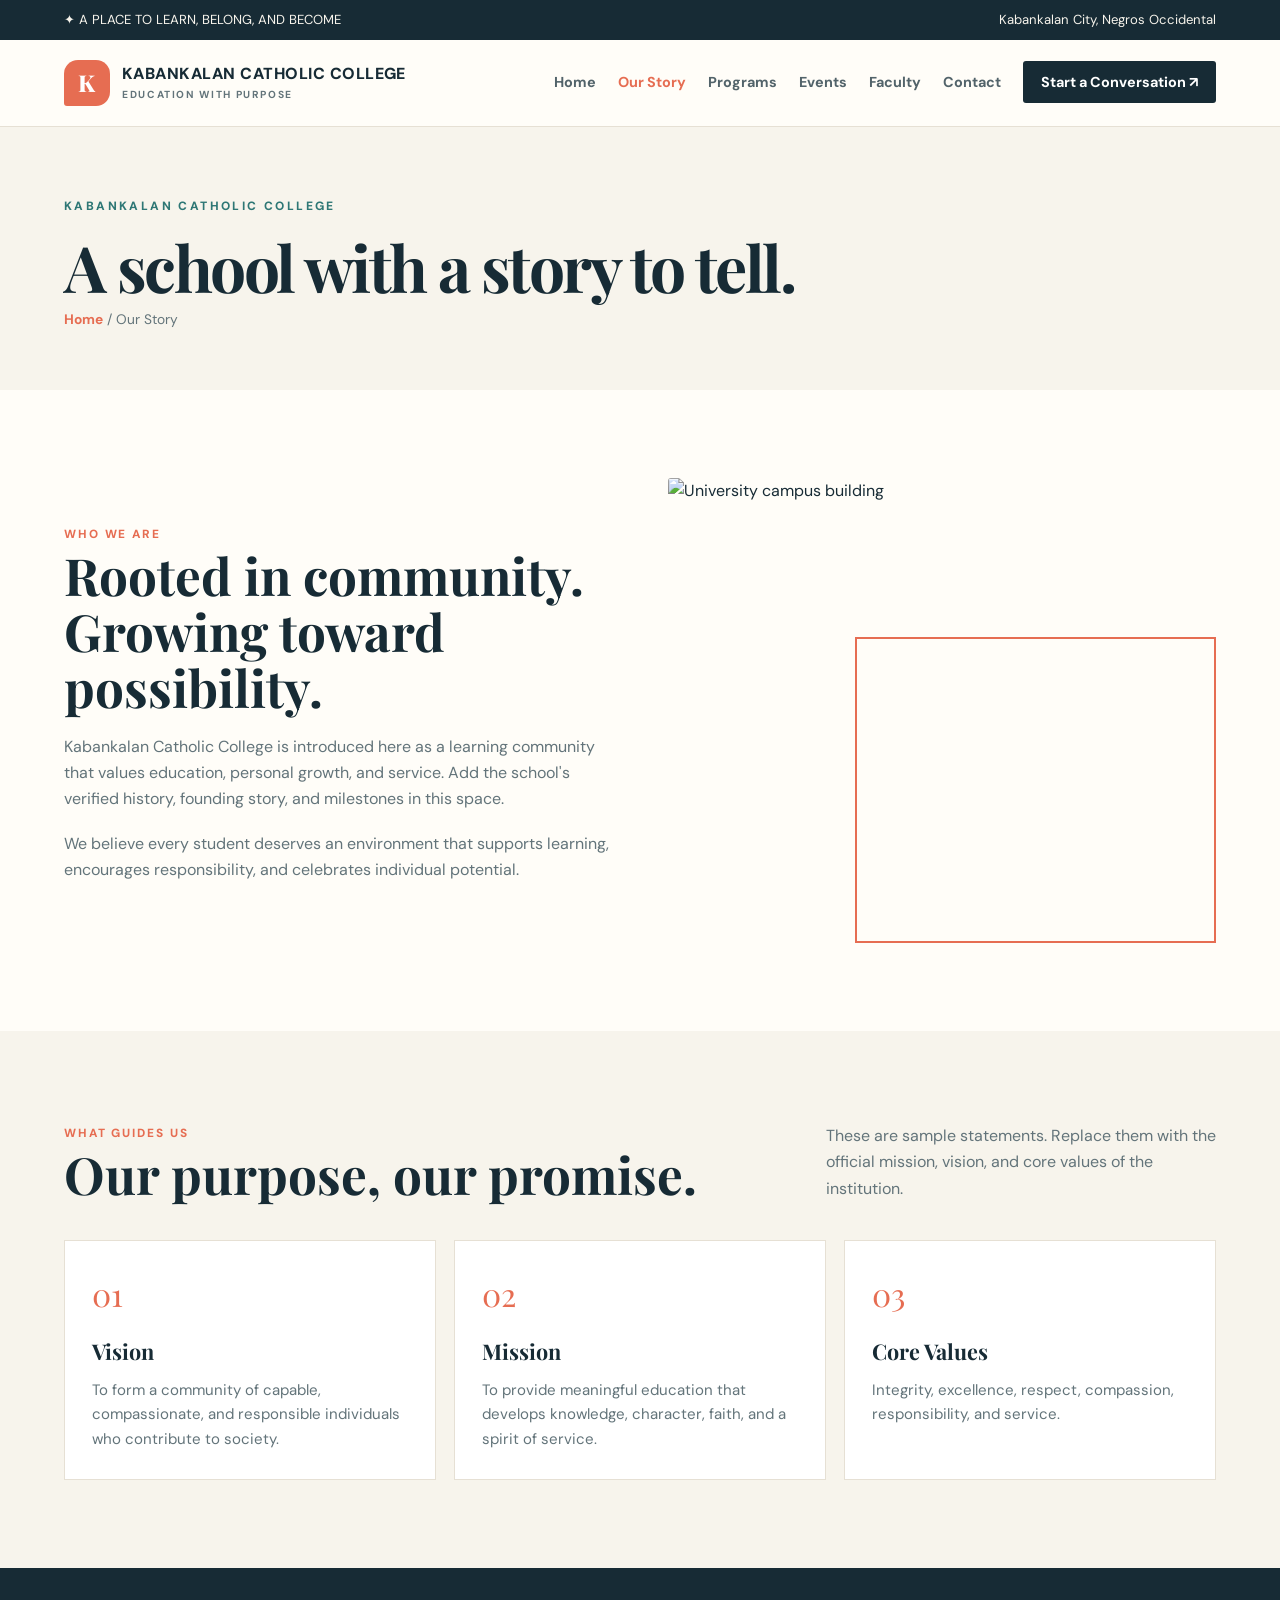
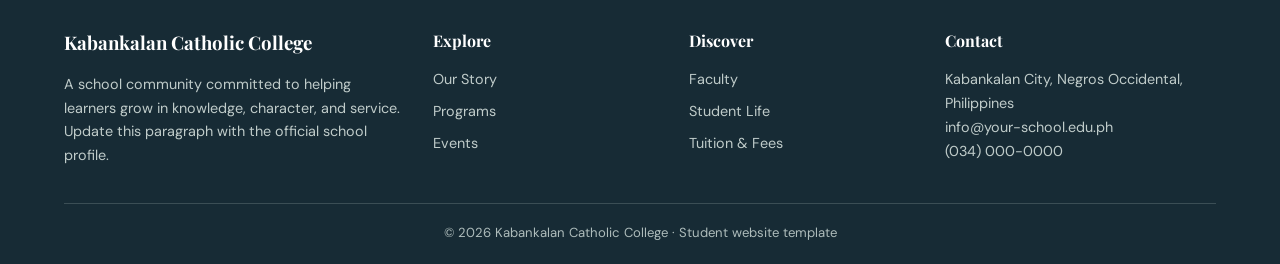
==== about.html @ e046e69d "first commit" ====
<!doctype html>
<html lang="en"><head><meta charset="utf-8"><meta name="viewport" content="width=device-width, initial-scale=1">
<meta name="description" content="A school community where learning, character, and purpose come together.">
<title>Our Story | KCC</title><link rel="stylesheet" href="assets/css/style.css"></head><body>
<div class="announcement"><div class="wrap"><span>✦ A PLACE TO LEARN, BELONG, AND BECOME</span><span>Kabankalan City, Negros Occidental</span></div></div>
<header class="header"><div class="wrap nav"><a class="logo" href="index.html"><span class="logo-symbol">K</span><span>KABANKALAN CATHOLIC COLLEGE<small>EDUCATION WITH PURPOSE</small></span></a>
<button class="menu" aria-label="Open menu">☰</button><ul class="navlinks"><li><a class="" href="index.html">Home</a></li><li><a class="active" href="about.html">Our Story</a></li><li><a class="" href="courses.html">Programs</a></li><li><a class="" href="events.html">Events</a></li><li><a class="" href="trainers.html">Faculty</a></li><li><a class="" href="contact.html">Contact</a></li><li><a class="apply" href="contact.html">Start a Conversation ↗</a></li></ul></div></header>
<section class="page-head"><div class="wrap"><span class="kicker">KABANKALAN CATHOLIC COLLEGE</span><h1 class="page-title">A school with a story to tell.</h1><div class="crumb"><a href="index.html">Home</a> / Our Story</div></div></section>
<main><section class="section"><div class="wrap split"><div class="content"><span class="mini-label">Who we are</span><h2>Rooted in community. Growing toward possibility.</h2><p>Kabankalan Catholic College is introduced here as a learning community that values education, personal growth, and service. Add the school's verified history, founding story, and milestones in this space.</p><p>We believe every student deserves an environment that supports learning, encourages responsibility, and celebrates individual potential.</p></div><div class="photo-stack"><img src="https://images.unsplash.com/photo-1562774053-701939374585?auto=format&fit=crop&w=1000&q=85" alt="University campus building"></div></div></section>
<section class="section soft"><div class="wrap"><div class="section-top"><div><span class="mini-label">What guides us</span><h2>Our purpose, our promise.</h2></div><p>These are sample statements. Replace them with the official mission, vision, and core values of the institution.</p></div><div class="tiles"><article class="tile"><span class="tile-number">01</span><h3>Vision</h3><p>To form a community of capable, compassionate, and responsible individuals who contribute to society.</p></article><article class="tile"><span class="tile-number">02</span><h3>Mission</h3><p>To provide meaningful education that develops knowledge, character, faith, and a spirit of service.</p></article><article class="tile"><span class="tile-number">03</span><h3>Core Values</h3><p>Integrity, excellence, respect, compassion, responsibility, and service.</p></article></div></div></section></main>

<footer class="footer"><div class="wrap"><div class="footer-grid"><div><h3>Kabankalan Catholic College</h3><p>A school community committed to helping learners grow in knowledge, character, and service. Update this paragraph with the official school profile.</p></div><div><h4>Explore</h4><ul><li><a href="about.html">Our Story</a></li><li><a href="courses.html">Programs</a></li><li><a href="events.html">Events</a></li></ul></div><div><h4>Discover</h4><ul><li><a href="trainers.html">Faculty</a></li><li><a href="starter-page.html">Student Life</a></li><li><a href="pricing.html">Tuition & Fees</a></li></ul></div><div><h4>Contact</h4><p>Kabankalan City, Negros Occidental, Philippines</p><p>info@your-school.edu.ph</p><p>(034) 000-0000</p></div></div><div class="copyright">© <span data-year></span> Kabankalan Catholic College · Student website template</div></div></footer>
<script src="assets/js/script.js"></script></body></html>
---- assets/css/style.css ----
@import url('https://fonts.googleapis.com/css2?family=DM+Sans:wght@400;500;600;700&family=Playfair+Display:wght@600;700;800&display=swap');
:root{--ink:#172b35;--muted:#63747a;--cream:#f7f4ec;--paper:#fffdf8;--coral:#e66d52;--teal:#2e7775;--line:#e6e0d4;--shadow:0 18px 45px rgba(23,43,53,.10)}
*{box-sizing:border-box;margin:0;padding:0}html{scroll-behavior:smooth}body{font-family:'DM Sans',Arial,sans-serif;background:var(--paper);color:var(--ink);line-height:1.65}a{text-decoration:none;color:inherit}img{display:block;max-width:100%}.wrap{width:min(1160px,90%);margin:auto}.announcement{background:var(--ink);color:#f7f4ec;font-size:.82rem;padding:9px 0}.announcement .wrap{display:flex;justify-content:space-between;gap:12px;flex-wrap:wrap}.header{background:var(--paper);border-bottom:1px solid var(--line);position:sticky;top:0;z-index:20}.nav{min-height:86px;display:flex;align-items:center;justify-content:space-between;gap:24px}.logo{display:flex;align-items:center;gap:12px;font-weight:800;letter-spacing:.03em}.logo-symbol{height:46px;width:46px;display:grid;place-items:center;background:var(--coral);color:#fff;border-radius:14px 14px 14px 3px;font-family:'Playfair Display',serif;font-size:1.45rem}.logo small{display:block;color:var(--muted);font-size:.64rem;letter-spacing:.16em;font-weight:700}.navlinks{display:flex;gap:22px;align-items:center;list-style:none}.navlinks a{font-size:.9rem;font-weight:700;color:#52636a}.navlinks a:hover,.navlinks a.active{color:var(--coral)}.navlinks .apply{background:var(--ink);color:white;padding:12px 18px;border-radius:3px}.menu{display:none;background:none;border:0;font-size:1.8rem;color:var(--ink)}.hero{background:var(--cream);padding:55px 0 70px;overflow:hidden}.hero-grid{display:grid;grid-template-columns:.9fr 1.1fr;align-items:center;gap:45px}.kicker{font-size:.75rem;letter-spacing:.2em;text-transform:uppercase;color:var(--teal);font-weight:800;display:block;margin-bottom:18px}.hero h1,.page-title{font-family:'Playfair Display',Georgia,serif;font-size:clamp(3rem,6vw,5.6rem);line-height:1.02;letter-spacing:-.04em;margin-bottom:24px}.hero h1 em{font-style:normal;color:var(--coral)}.hero-copy{font-size:1.08rem;color:var(--muted);max-width:500px;margin-bottom:28px}.actions{display:flex;gap:12px;flex-wrap:wrap}.btn{display:inline-block;background:var(--coral);color:#fff;padding:14px 21px;font-weight:800;border-radius:3px;transition:.2s}.btn:hover{transform:translateY(-3px)}.btn-ghost{border:1px solid var(--ink);color:var(--ink);background:transparent}.hero-visual{position:relative;min-height:500px}.hero-photo{width:82%;height:470px;object-fit:cover;margin-left:auto;border-radius:48% 48% 5px 5px}.hero-stamp{position:absolute;left:0;bottom:30px;background:var(--teal);color:#fff;padding:23px;width:190px;transform:rotate(-5deg);box-shadow:var(--shadow)}.hero-stamp strong{font-family:'Playfair Display',serif;font-size:1.8rem;display:block;line-height:1.1}.hero-stamp span{font-size:.78rem}.scribble{position:absolute;right:0;top:5px;color:var(--coral);font-family:'Playfair Display',serif;font-size:2rem;transform:rotate(8deg)}.section{padding:88px 0}.soft{background:var(--cream)}.section-top{display:flex;justify-content:space-between;align-items:end;gap:30px;margin-bottom:38px}.section-top h2,.content h2{font-family:'Playfair Display',serif;font-size:clamp(2rem,4vw,3.3rem);line-height:1.1;max-width:650px}.section-top p{max-width:390px;color:var(--muted)}.split{display:grid;grid-template-columns:1fr 1fr;gap:55px;align-items:center}.photo-stack{position:relative;padding:0 35px 35px 0}.photo-stack img{height:430px;width:100%;object-fit:cover;border-radius:3px}.photo-stack:after{content:'';position:absolute;right:0;bottom:0;width:65%;height:65%;border:2px solid var(--coral);z-index:-1}.content p{color:var(--muted);margin:18px 0}.mini-label{font-size:.74rem;color:var(--coral);font-weight:800;letter-spacing:.16em;text-transform:uppercase}.tiles{display:grid;grid-template-columns:repeat(3,1fr);gap:18px}.tile{background:#fff;border:1px solid var(--line);padding:27px;min-height:230px;transition:.2s}.tile:hover{box-shadow:var(--shadow);transform:translateY(-4px)}.tile-number{font-family:'Playfair Display',serif;font-size:2rem;color:var(--coral)}.tile h3{font-family:'Playfair Display',serif;font-size:1.35rem;margin:13px 0 8px}.tile p{font-size:.94rem;color:var(--muted)}.course-card{background:#fff;border:1px solid var(--line)}.course-card img{width:100%;height:210px;object-fit:cover}.course-card .inner{padding:22px}.course-card h3{font-family:'Playfair Display',serif;font-size:1.35rem}.course-card p{color:var(--muted);font-size:.94rem;margin:8px 0 14px}.text-link{font-weight:800;color:var(--teal)}.quote-band{background:var(--teal);color:white;padding:70px 0}.quote-band blockquote{font-family:'Playfair Display',serif;font-size:clamp(1.8rem,4vw,3.3rem);line-height:1.2;max-width:900px}.quote-band p{margin-top:20px;color:#d7e9e5}.page-head{background:var(--cream);padding:70px 0 60px}.page-head .page-title{font-size:clamp(2.8rem,5vw,4.6rem);margin:8px 0}.crumb{font-size:.86rem;color:var(--muted)}.crumb a{color:var(--coral);font-weight:700}.stats{display:grid;grid-template-columns:repeat(4,1fr);gap:12px;padding:32px 0}.stat{border-left:3px solid var(--coral);padding-left:18px}.stat strong{display:block;font-family:'Playfair Display',serif;font-size:2rem}.stat span{font-size:.82rem;color:var(--muted)}.two-col{display:grid;grid-template-columns:1.8fr 1fr;gap:40px}.sidebox{background:var(--cream);padding:26px;height:max-content}.sidebox h3{font-family:'Playfair Display',serif;font-size:1.5rem;margin-bottom:14px}.sidebox p,.sidebox li{color:var(--muted);font-size:.92rem}.sidebox ul{padding-left:18px}.event{display:grid;grid-template-columns:100px 1fr;gap:22px;padding:23px 0;border-bottom:1px solid var(--line)}.event-date{background:var(--ink);color:white;text-align:center;padding:12px}.event-date b{display:block;color:#f2a28e;font-family:'Playfair Display',serif;font-size:2rem;line-height:1.1}.event h3{font-family:'Playfair Display',serif;font-size:1.35rem}.event p{color:var(--muted)}.profile{text-align:center;background:#fff;border:1px solid var(--line)}.profile img{height:280px;width:100%;object-fit:cover}.profile div{padding:20px}.profile h3{font-family:'Playfair Display',serif;font-size:1.3rem}.profile p{color:var(--muted);font-size:.9rem}.price-card{padding:30px;background:#fff;border:1px solid var(--line);border-top:5px solid var(--teal)}.price-card h3{font-family:'Playfair Display',serif;font-size:1.5rem}.price-card ul{list-style:none;margin:20px 0;color:var(--muted)}.price-card li{padding:8px 0;border-bottom:1px solid var(--line)}.form{display:grid;gap:14px}.form input,.form textarea,.form select{width:100%;padding:14px;border:1px solid var(--line);background:#fff;font:inherit}.form textarea{min-height:145px}.footer{background:var(--ink);color:#fff;padding:60px 0 20px}.footer-grid{display:grid;grid-template-columns:1.5fr 1fr 1fr 1.2fr;gap:30px}.footer h3,.footer h4{font-family:'Playfair Display',serif;margin-bottom:14px}.footer p,.footer li{color:#c0ccca;font-size:.9rem}.footer ul{list-style:none}.footer li{margin:8px 0}.footer a:hover{color:#f2a28e}.copyright{border-top:1px solid #3b4e55;margin-top:35px;padding-top:18px;text-align:center;color:#aebcbb;font-size:.82rem}.contact-box{padding:22px;background:var(--cream);margin-bottom:13px}.contact-box b{display:block}.muted{color:var(--muted)}@media(max-width:850px){.navlinks{gap:12px}.navlinks a{font-size:.8rem}.hero-grid{grid-template-columns:1fr}.hero-visual{min-height:390px}.hero-photo{height:370px}.tiles{grid-template-columns:repeat(2,1fr)}.footer-grid{grid-template-columns:repeat(2,1fr)}}@media(max-width:680px){.menu{display:block}.navlinks{display:none;position:absolute;top:86px;left:0;right:0;background:var(--paper);padding:18px 5%;flex-direction:column;align-items:stretch;border-bottom:1px solid var(--line)}.navlinks.open{display:flex}.navlinks a{display:block;padding:8px}.navlinks .apply{display:inline-block;width:max-content}.hero{padding-top:40px}.hero h1{font-size:3.3rem}.hero-visual{min-height:330px}.hero-photo{height:320px;width:90%}.hero-stamp{width:155px;padding:15px}.section{padding:62px 0}.section-top{display:block}.section-top p{margin-top:15px}.split,.two-col{grid-template-columns:1fr}.tiles{grid-template-columns:1fr}.stats{grid-template-columns:repeat(2,1fr)}.footer-grid{grid-template-columns:1fr}.event{grid-template-columns:75px 1fr}}
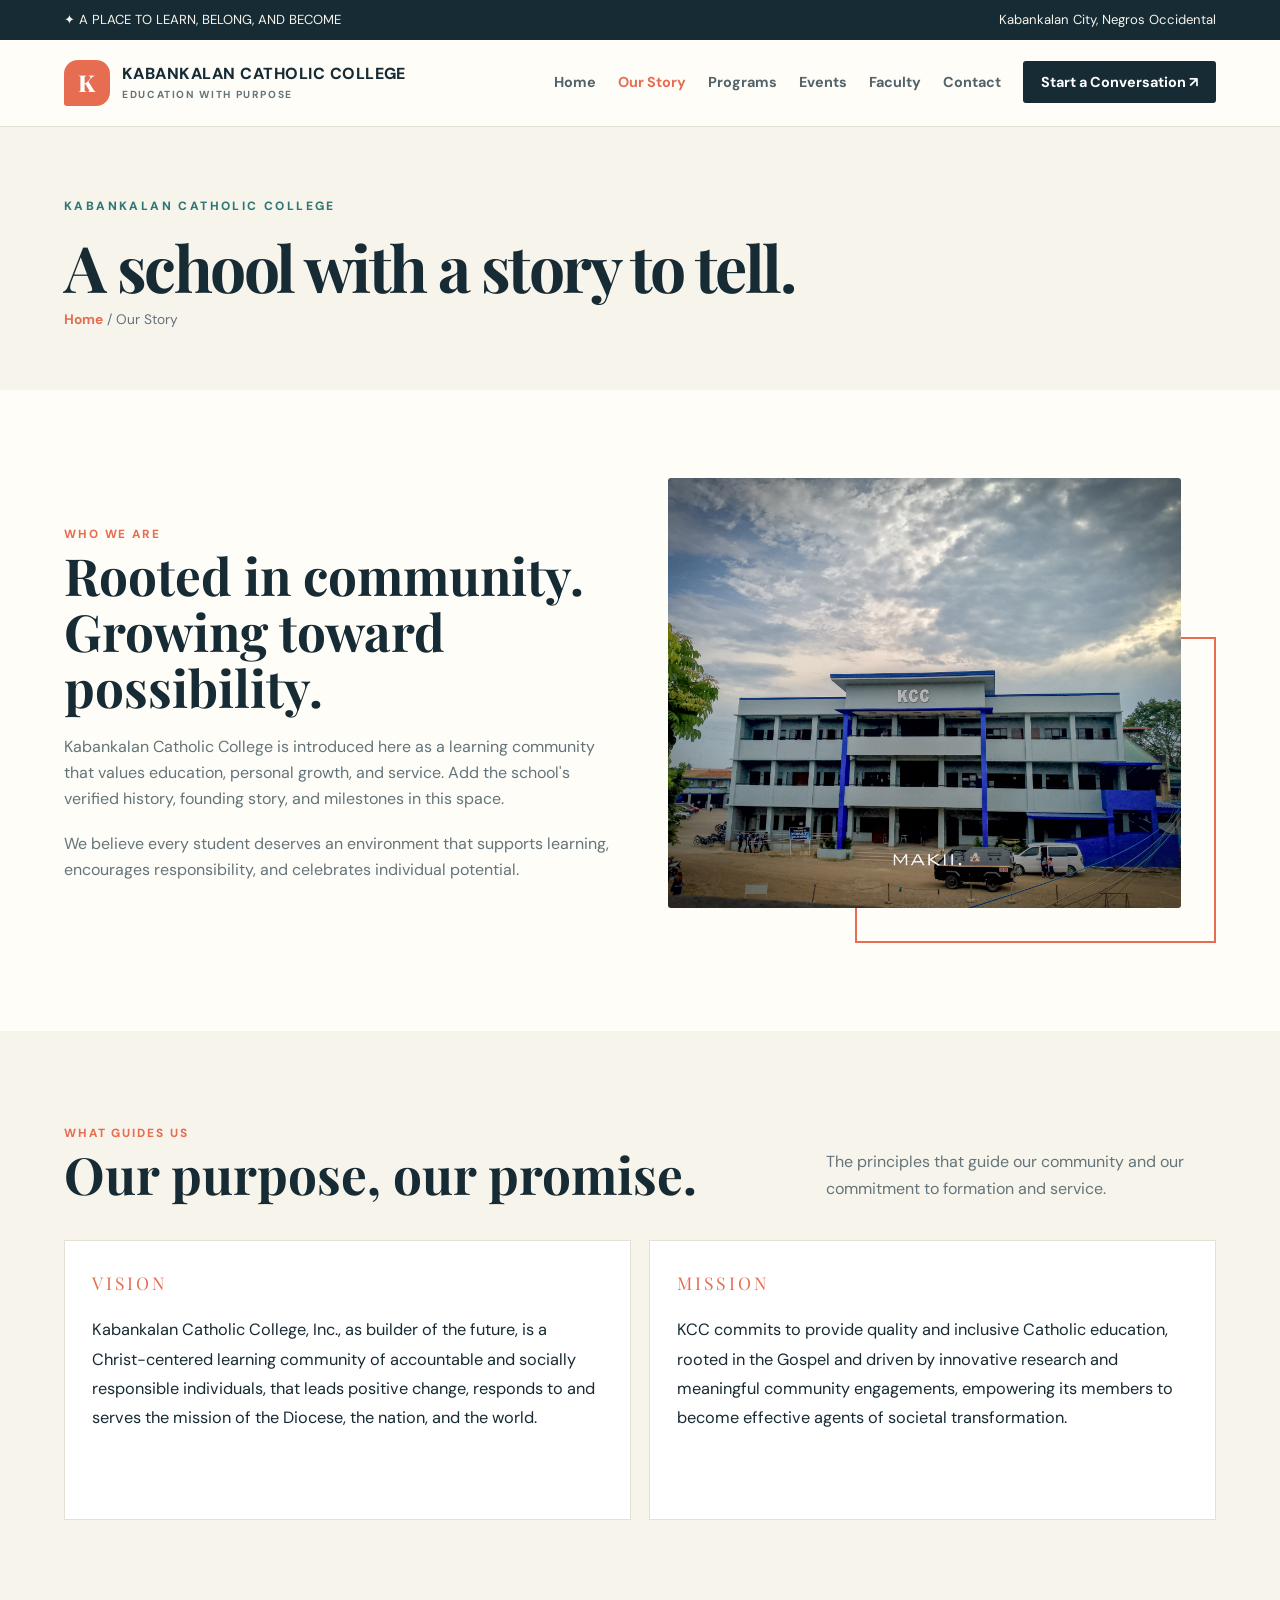
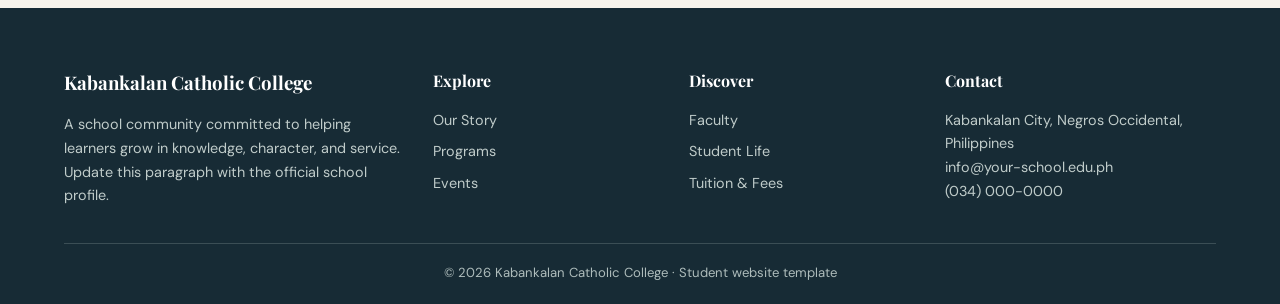
==== commit 66165572: "adding photo on about page" ====
--- a/about.html
+++ b/about.html
@@ -1,13 +1,347 @@
 <!doctype html>
-<html lang="en"><head><meta charset="utf-8"><meta name="viewport" content="width=device-width, initial-scale=1">
+
+<html lang="en">
+
+  <head>
+
+    <meta charset="utf-8"><meta name="viewport" content="width=device-width, initial-scale=1">
 <meta name="description" content="A school community where learning, character, and purpose come together.">
-<title>Our Story | KCC</title><link rel="stylesheet" href="assets/css/style.css"></head><body>
-<div class="announcement"><div class="wrap"><span>✦ A PLACE TO LEARN, BELONG, AND BECOME</span><span>Kabankalan City, Negros Occidental</span></div></div>
-<header class="header"><div class="wrap nav"><a class="logo" href="index.html"><span class="logo-symbol">K</span><span>KABANKALAN CATHOLIC COLLEGE<small>EDUCATION WITH PURPOSE</small></span></a>
-<button class="menu" aria-label="Open menu">☰</button><ul class="navlinks"><li><a class="" href="index.html">Home</a></li><li><a class="active" href="about.html">Our Story</a></li><li><a class="" href="courses.html">Programs</a></li><li><a class="" href="events.html">Events</a></li><li><a class="" href="trainers.html">Faculty</a></li><li><a class="" href="contact.html">Contact</a></li><li><a class="apply" href="contact.html">Start a Conversation ↗</a></li></ul></div></header>
-<section class="page-head"><div class="wrap"><span class="kicker">KABANKALAN CATHOLIC COLLEGE</span><h1 class="page-title">A school with a story to tell.</h1><div class="crumb"><a href="index.html">Home</a> / Our Story</div></div></section>
-<main><section class="section"><div class="wrap split"><div class="content"><span class="mini-label">Who we are</span><h2>Rooted in community. Growing toward possibility.</h2><p>Kabankalan Catholic College is introduced here as a learning community that values education, personal growth, and service. Add the school's verified history, founding story, and milestones in this space.</p><p>We believe every student deserves an environment that supports learning, encourages responsibility, and celebrates individual potential.</p></div><div class="photo-stack"><img src="https://images.unsplash.com/photo-1562774053-701939374585?auto=format&fit=crop&w=1000&q=85" alt="University campus building"></div></div></section>
-<section class="section soft"><div class="wrap"><div class="section-top"><div><span class="mini-label">What guides us</span><h2>Our purpose, our promise.</h2></div><p>These are sample statements. Replace them with the official mission, vision, and core values of the institution.</p></div><div class="tiles"><article class="tile"><span class="tile-number">01</span><h3>Vision</h3><p>To form a community of capable, compassionate, and responsible individuals who contribute to society.</p></article><article class="tile"><span class="tile-number">02</span><h3>Mission</h3><p>To provide meaningful education that develops knowledge, character, faith, and a spirit of service.</p></article><article class="tile"><span class="tile-number">03</span><h3>Core Values</h3><p>Integrity, excellence, respect, compassion, responsibility, and service.</p></article></div></div></section></main>
-
-<footer class="footer"><div class="wrap"><div class="footer-grid"><div><h3>Kabankalan Catholic College</h3><p>A school community committed to helping learners grow in knowledge, character, and service. Update this paragraph with the official school profile.</p></div><div><h4>Explore</h4><ul><li><a href="about.html">Our Story</a></li><li><a href="courses.html">Programs</a></li><li><a href="events.html">Events</a></li></ul></div><div><h4>Discover</h4><ul><li><a href="trainers.html">Faculty</a></li><li><a href="starter-page.html">Student Life</a></li><li><a href="pricing.html">Tuition & Fees</a></li></ul></div><div><h4>Contact</h4><p>Kabankalan City, Negros Occidental, Philippines</p><p>info@your-school.edu.ph</p><p>(034) 000-0000</p></div></div><div class="copyright">© <span data-year></span> Kabankalan Catholic College · Student website template</div></div></footer>
-<script src="assets/js/script.js"></script></body></html>+<title>Our Story | KCC</title><link rel="stylesheet" href="assets/css/style.css">
+
+  </head>
+
+  <body>
+
+    <div class="announcement">
+
+      <div class="wrap">
+
+        <span>✦ A PLACE TO LEARN, BELONG, AND BECOME</span><span>Kabankalan City, Negros Occidental</span>
+
+      </div>
+
+    </div>
+
+    <header class="header">
+
+      <div class="wrap nav">
+
+        <a class="logo" href="index.html"><span class="logo-symbol">K</span><span>KABANKALAN CATHOLIC COLLEGE
+
+        <small>
+
+          EDUCATION WITH PURPOSE
+
+        </small>
+
+        </span></a>
+
+        <button class="menu" aria-label="Open menu">
+
+          ☰
+
+        </button>
+
+        <ul class="navlinks">
+
+          <li>
+
+            <a class="" href="index.html">Home</a>
+
+          </li>
+
+          <li>
+
+            <a class="active" href="about.html">Our Story</a>
+
+          </li>
+
+          <li>
+
+            <a class="" href="courses.html">Programs</a>
+
+          </li>
+
+          <li>
+
+            <a class="" href="events.html">Events</a>
+
+          </li>
+
+          <li>
+
+            <a class="" href="trainers.html">Faculty</a>
+
+          </li>
+
+          <li>
+
+            <a class="" href="contact.html">Contact</a>
+
+          </li>
+
+          <li>
+
+            <a class="apply" href="contact.html">Start a Conversation ↗</a>
+
+          </li>
+
+        </ul>
+
+      </div>
+
+    </header>
+
+    <section class="page-head">
+
+      <div class="wrap">
+
+        <span class="kicker">KABANKALAN CATHOLIC COLLEGE</span>
+
+        <h1 class="page-title">
+
+          A school with a story to tell.
+
+        </h1>
+
+        <div class="crumb">
+
+          <a href="index.html">Home</a> / Our Story
+
+        </div>
+
+      </div>
+
+    </section>
+
+    <main>
+
+      <section class="section">
+
+        <div class="wrap split">
+
+          <div class="content">
+
+            <span class="mini-label">Who we are</span>
+
+            <h2>
+
+              Rooted in community. Growing toward possibility.
+
+            </h2>
+
+            <p>
+
+              Kabankalan Catholic College is introduced here as a learning community that values education, personal growth, and service. Add the school's verified history, founding story, and milestones in this space.
+
+            </p>
+
+            <p>
+
+              We believe every student deserves an environment that supports learning, encourages responsibility, and celebrates individual potential.
+
+            </p>
+
+          </div>
+
+          <div class="photo-stack">
+
+            <img src="assets/images/IMG_20261001_153606_419.jpg" alt="Kabankalan Catholic College campus building">
+
+          </div>
+
+        </div>
+
+      </section>
+
+      <section class="section soft">
+
+        <div class="wrap">
+
+          <div class="section-top">
+
+            <div>
+
+              <span class="mini-label">What guides us</span>
+
+              <h2>
+
+                Our purpose, our promise.
+
+              </h2>
+
+            </div>
+
+            <p>
+
+              The principles that guide our community and our commitment to formation and service.
+
+            </p>
+
+          </div>
+
+          <div class="identity-grid">
+
+            <article class="tile">
+
+              <span class="tile-number">VISION</span>
+
+              <p>
+
+                Kabankalan Catholic College, Inc., as builder of the future, is a Christ-centered learning community of accountable and socially responsible individuals, that leads positive change, responds to and serves the mission of the Diocese, the nation, and the world.
+
+              </p>
+
+            </article>
+
+            <article class="tile">
+
+              <span class="tile-number">MISSION</span>
+
+              <p>
+
+                KCC commits to provide quality and inclusive Catholic education, rooted in the Gospel and driven by innovative research and meaningful community engagements, empowering its members to become effective agents of societal transformation.
+
+              </p>
+
+            </article>
+
+          </div>
+
+        </div>
+
+      </section>
+
+    </main>
+
+    <footer class="footer">
+
+      <div class="wrap">
+
+        <div class="footer-grid">
+
+          <div>
+
+            <h3>
+
+              Kabankalan Catholic College
+
+            </h3>
+
+            <p>
+
+              A school community committed to helping learners grow in knowledge, character, and service. Update this paragraph with the official school profile.
+
+            </p>
+
+          </div>
+
+          <div>
+
+            <h4>
+
+              Explore
+
+            </h4>
+
+            <ul>
+
+              <li>
+
+                <a href="about.html">Our Story</a>
+
+              </li>
+
+              <li>
+
+                <a href="courses.html">Programs</a>
+
+              </li>
+
+              <li>
+
+                <a href="events.html">Events</a>
+
+              </li>
+
+            </ul>
+
+          </div>
+
+          <div>
+
+            <h4>
+
+              Discover
+
+            </h4>
+
+            <ul>
+
+              <li>
+
+                <a href="trainers.html">Faculty</a>
+
+              </li>
+
+              <li>
+
+                <a href="starter-page.html">Student Life</a>
+
+              </li>
+
+              <li>
+
+                <a href="pricing.html">Tuition & Fees</a>
+
+              </li>
+
+            </ul>
+
+          </div>
+
+          <div>
+
+            <h4>
+
+              Contact
+
+            </h4>
+
+            <p>
+
+              Kabankalan City, Negros Occidental, Philippines
+
+            </p>
+
+            <p>
+
+              info@your-school.edu.ph
+
+            </p>
+
+            <p>
+
+              (034) 000-0000
+
+            </p>
+
+          </div>
+
+        </div>
+
+        <div class="copyright">
+
+          © <span data-year></span> Kabankalan Catholic College · Student website template
+
+        </div>
+
+      </div>
+
+    </footer>
+
+    <script src="assets/js/script.js"></script>
+
+  </body>
+
+</html>
--- a/assets/css/style.css
+++ b/assets/css/style.css
@@ -1,3 +1,805 @@
 @import url('https://fonts.googleapis.com/css2?family=DM+Sans:wght@400;500;600;700&family=Playfair+Display:wght@600;700;800&display=swap');
-:root{--ink:#172b35;--muted:#63747a;--cream:#f7f4ec;--paper:#fffdf8;--coral:#e66d52;--teal:#2e7775;--line:#e6e0d4;--shadow:0 18px 45px rgba(23,43,53,.10)}
-*{box-sizing:border-box;margin:0;padding:0}html{scroll-behavior:smooth}body{font-family:'DM Sans',Arial,sans-serif;background:var(--paper);color:var(--ink);line-height:1.65}a{text-decoration:none;color:inherit}img{display:block;max-width:100%}.wrap{width:min(1160px,90%);margin:auto}.announcement{background:var(--ink);color:#f7f4ec;font-size:.82rem;padding:9px 0}.announcement .wrap{display:flex;justify-content:space-between;gap:12px;flex-wrap:wrap}.header{background:var(--paper);border-bottom:1px solid var(--line);position:sticky;top:0;z-index:20}.nav{min-height:86px;display:flex;align-items:center;justify-content:space-between;gap:24px}.logo{display:flex;align-items:center;gap:12px;font-weight:800;letter-spacing:.03em}.logo-symbol{height:46px;width:46px;display:grid;place-items:center;background:var(--coral);color:#fff;border-radius:14px 14px 14px 3px;font-family:'Playfair Display',serif;font-size:1.45rem}.logo small{display:block;color:var(--muted);font-size:.64rem;letter-spacing:.16em;font-weight:700}.navlinks{display:flex;gap:22px;align-items:center;list-style:none}.navlinks a{font-size:.9rem;font-weight:700;color:#52636a}.navlinks a:hover,.navlinks a.active{color:var(--coral)}.navlinks .apply{background:var(--ink);color:white;padding:12px 18px;border-radius:3px}.menu{display:none;background:none;border:0;font-size:1.8rem;color:var(--ink)}.hero{background:var(--cream);padding:55px 0 70px;overflow:hidden}.hero-grid{display:grid;grid-template-columns:.9fr 1.1fr;align-items:center;gap:45px}.kicker{font-size:.75rem;letter-spacing:.2em;text-transform:uppercase;color:var(--teal);font-weight:800;display:block;margin-bottom:18px}.hero h1,.page-title{font-family:'Playfair Display',Georgia,serif;font-size:clamp(3rem,6vw,5.6rem);line-height:1.02;letter-spacing:-.04em;margin-bottom:24px}.hero h1 em{font-style:normal;color:var(--coral)}.hero-copy{font-size:1.08rem;color:var(--muted);max-width:500px;margin-bottom:28px}.actions{display:flex;gap:12px;flex-wrap:wrap}.btn{display:inline-block;background:var(--coral);color:#fff;padding:14px 21px;font-weight:800;border-radius:3px;transition:.2s}.btn:hover{transform:translateY(-3px)}.btn-ghost{border:1px solid var(--ink);color:var(--ink);background:transparent}.hero-visual{position:relative;min-height:500px}.hero-photo{width:82%;height:470px;object-fit:cover;margin-left:auto;border-radius:48% 48% 5px 5px}.hero-stamp{position:absolute;left:0;bottom:30px;background:var(--teal);color:#fff;padding:23px;width:190px;transform:rotate(-5deg);box-shadow:var(--shadow)}.hero-stamp strong{font-family:'Playfair Display',serif;font-size:1.8rem;display:block;line-height:1.1}.hero-stamp span{font-size:.78rem}.scribble{position:absolute;right:0;top:5px;color:var(--coral);font-family:'Playfair Display',serif;font-size:2rem;transform:rotate(8deg)}.section{padding:88px 0}.soft{background:var(--cream)}.section-top{display:flex;justify-content:space-between;align-items:end;gap:30px;margin-bottom:38px}.section-top h2,.content h2{font-family:'Playfair Display',serif;font-size:clamp(2rem,4vw,3.3rem);line-height:1.1;max-width:650px}.section-top p{max-width:390px;color:var(--muted)}.split{display:grid;grid-template-columns:1fr 1fr;gap:55px;align-items:center}.photo-stack{position:relative;padding:0 35px 35px 0}.photo-stack img{height:430px;width:100%;object-fit:cover;border-radius:3px}.photo-stack:after{content:'';position:absolute;right:0;bottom:0;width:65%;height:65%;border:2px solid var(--coral);z-index:-1}.content p{color:var(--muted);margin:18px 0}.mini-label{font-size:.74rem;color:var(--coral);font-weight:800;letter-spacing:.16em;text-transform:uppercase}.tiles{display:grid;grid-template-columns:repeat(3,1fr);gap:18px}.tile{background:#fff;border:1px solid var(--line);padding:27px;min-height:230px;transition:.2s}.tile:hover{box-shadow:var(--shadow);transform:translateY(-4px)}.tile-number{font-family:'Playfair Display',serif;font-size:2rem;color:var(--coral)}.tile h3{font-family:'Playfair Display',serif;font-size:1.35rem;margin:13px 0 8px}.tile p{font-size:.94rem;color:var(--muted)}.course-card{background:#fff;border:1px solid var(--line)}.course-card img{width:100%;height:210px;object-fit:cover}.course-card .inner{padding:22px}.course-card h3{font-family:'Playfair Display',serif;font-size:1.35rem}.course-card p{color:var(--muted);font-size:.94rem;margin:8px 0 14px}.text-link{font-weight:800;color:var(--teal)}.quote-band{background:var(--teal);color:white;padding:70px 0}.quote-band blockquote{font-family:'Playfair Display',serif;font-size:clamp(1.8rem,4vw,3.3rem);line-height:1.2;max-width:900px}.quote-band p{margin-top:20px;color:#d7e9e5}.page-head{background:var(--cream);padding:70px 0 60px}.page-head .page-title{font-size:clamp(2.8rem,5vw,4.6rem);margin:8px 0}.crumb{font-size:.86rem;color:var(--muted)}.crumb a{color:var(--coral);font-weight:700}.stats{display:grid;grid-template-columns:repeat(4,1fr);gap:12px;padding:32px 0}.stat{border-left:3px solid var(--coral);padding-left:18px}.stat strong{display:block;font-family:'Playfair Display',serif;font-size:2rem}.stat span{font-size:.82rem;color:var(--muted)}.two-col{display:grid;grid-template-columns:1.8fr 1fr;gap:40px}.sidebox{background:var(--cream);padding:26px;height:max-content}.sidebox h3{font-family:'Playfair Display',serif;font-size:1.5rem;margin-bottom:14px}.sidebox p,.sidebox li{color:var(--muted);font-size:.92rem}.sidebox ul{padding-left:18px}.event{display:grid;grid-template-columns:100px 1fr;gap:22px;padding:23px 0;border-bottom:1px solid var(--line)}.event-date{background:var(--ink);color:white;text-align:center;padding:12px}.event-date b{display:block;color:#f2a28e;font-family:'Playfair Display',serif;font-size:2rem;line-height:1.1}.event h3{font-family:'Playfair Display',serif;font-size:1.35rem}.event p{color:var(--muted)}.profile{text-align:center;background:#fff;border:1px solid var(--line)}.profile img{height:280px;width:100%;object-fit:cover}.profile div{padding:20px}.profile h3{font-family:'Playfair Display',serif;font-size:1.3rem}.profile p{color:var(--muted);font-size:.9rem}.price-card{padding:30px;background:#fff;border:1px solid var(--line);border-top:5px solid var(--teal)}.price-card h3{font-family:'Playfair Display',serif;font-size:1.5rem}.price-card ul{list-style:none;margin:20px 0;color:var(--muted)}.price-card li{padding:8px 0;border-bottom:1px solid var(--line)}.form{display:grid;gap:14px}.form input,.form textarea,.form select{width:100%;padding:14px;border:1px solid var(--line);background:#fff;font:inherit}.form textarea{min-height:145px}.footer{background:var(--ink);color:#fff;padding:60px 0 20px}.footer-grid{display:grid;grid-template-columns:1.5fr 1fr 1fr 1.2fr;gap:30px}.footer h3,.footer h4{font-family:'Playfair Display',serif;margin-bottom:14px}.footer p,.footer li{color:#c0ccca;font-size:.9rem}.footer ul{list-style:none}.footer li{margin:8px 0}.footer a:hover{color:#f2a28e}.copyright{border-top:1px solid #3b4e55;margin-top:35px;padding-top:18px;text-align:center;color:#aebcbb;font-size:.82rem}.contact-box{padding:22px;background:var(--cream);margin-bottom:13px}.contact-box b{display:block}.muted{color:var(--muted)}@media(max-width:850px){.navlinks{gap:12px}.navlinks a{font-size:.8rem}.hero-grid{grid-template-columns:1fr}.hero-visual{min-height:390px}.hero-photo{height:370px}.tiles{grid-template-columns:repeat(2,1fr)}.footer-grid{grid-template-columns:repeat(2,1fr)}}@media(max-width:680px){.menu{display:block}.navlinks{display:none;position:absolute;top:86px;left:0;right:0;background:var(--paper);padding:18px 5%;flex-direction:column;align-items:stretch;border-bottom:1px solid var(--line)}.navlinks.open{display:flex}.navlinks a{display:block;padding:8px}.navlinks .apply{display:inline-block;width:max-content}.hero{padding-top:40px}.hero h1{font-size:3.3rem}.hero-visual{min-height:330px}.hero-photo{height:320px;width:90%}.hero-stamp{width:155px;padding:15px}.section{padding:62px 0}.section-top{display:block}.section-top p{margin-top:15px}.split,.two-col{grid-template-columns:1fr}.tiles{grid-template-columns:1fr}.stats{grid-template-columns:repeat(2,1fr)}.footer-grid{grid-template-columns:1fr}.event{grid-template-columns:75px 1fr}}
+
+:root {
+  --ink: #172b35;
+  --muted: #63747a;
+  --cream: #f7f4ec;
+  --paper: #fffdf8;
+  --coral: #e66d52;
+  --teal: #2e7775;
+  --line: #e6e0d4;
+  --shadow: 0 18px 45px rgba(23, 43, 53, 0.10);
+}
+
+/* Base */
+* {
+  box-sizing: border-box;
+  margin: 0;
+  padding: 0;
+}
+
+html {
+  scroll-behavior: smooth;
+}
+
+body {
+  background: var(--paper);
+  color: var(--ink);
+  font-family: 'DM Sans', Arial, sans-serif;
+  line-height: 1.65;
+}
+
+a {
+  color: inherit;
+  text-decoration: none;
+}
+
+img {
+  display: block;
+  max-width: 100%;
+}
+
+.wrap {
+  width: min(1160px, 90%);
+  margin: auto;
+}
+
+.muted {
+  color: var(--muted);
+}
+
+/* Announcement and header */
+.announcement {
+  background: var(--ink);
+  color: #f7f4ec;
+  font-size: 0.82rem;
+  padding: 9px 0;
+}
+
+.announcement .wrap {
+  display: flex;
+  flex-wrap: wrap;
+  justify-content: space-between;
+  gap: 12px;
+}
+
+.header {
+  background: var(--paper);
+  border-bottom: 1px solid var(--line);
+  position: sticky;
+  top: 0;
+  z-index: 20;
+}
+
+.nav {
+  min-height: 86px;
+  display: flex;
+  align-items: center;
+  justify-content: space-between;
+  gap: 24px;
+}
+
+.logo {
+  display: flex;
+  align-items: center;
+  gap: 12px;
+  font-weight: 800;
+  letter-spacing: 0.03em;
+}
+
+.logo-image {
+  width: 48px;
+  height: 48px;
+  object-fit: contain;
+}
+
+.logo-symbol {
+  width: 46px;
+  height: 46px;
+  display: grid;
+  place-items: center;
+  background: var(--coral);
+  border-radius: 14px 14px 14px 3px;
+  color: #fff;
+  font-family: 'Playfair Display', serif;
+  font-size: 1.45rem;
+}
+
+.logo small {
+  display: block;
+  color: var(--muted);
+  font-size: 0.64rem;
+  font-weight: 700;
+  letter-spacing: 0.16em;
+}
+
+.navlinks {
+  display: flex;
+  align-items: center;
+  gap: 22px;
+  list-style: none;
+}
+
+.navlinks a {
+  color: #52636a;
+  font-size: 0.9rem;
+  font-weight: 700;
+}
+
+.navlinks a:hover,
+.navlinks a.active {
+  color: var(--coral);
+}
+
+.navlinks .apply {
+  background: var(--ink);
+  border-radius: 3px;
+  color: white;
+  padding: 12px 18px;
+}
+
+.menu {
+  display: none;
+  background: none;
+  border: 0;
+  color: var(--ink);
+  font-size: 1.8rem;
+}
+
+/* Hero */
+.hero {
+  background: var(--cream);
+  padding: 55px 0 70px;
+  overflow: hidden;
+}
+
+.hero-grid {
+  display: grid;
+  grid-template-columns: 0.9fr 1.1fr;
+  align-items: center;
+  gap: 45px;
+}
+
+.kicker {
+  display: block;
+  margin-bottom: 18px;
+  color: var(--teal);
+  font-size: 0.75rem;
+  font-weight: 800;
+  letter-spacing: 0.2em;
+  text-transform: uppercase;
+}
+
+.hero h1,
+.page-title {
+  margin-bottom: 24px;
+  font-family: 'Playfair Display', Georgia, serif;
+  font-size: clamp(3rem, 6vw, 5.6rem);
+  letter-spacing: -0.04em;
+  line-height: 1.02;
+}
+
+.hero h1 em {
+  color: var(--coral);
+  font-style: normal;
+}
+
+.hero-copy {
+  max-width: 500px;
+  margin-bottom: 28px;
+  color: var(--muted);
+  font-size: 1.08rem;
+}
+
+.actions {
+  display: flex;
+  flex-wrap: wrap;
+  gap: 12px;
+}
+
+.btn {
+  display: inline-block;
+  background: var(--coral);
+  border-radius: 3px;
+  color: #fff;
+  font-weight: 800;
+  padding: 14px 21px;
+  transition: 0.2s;
+}
+
+.btn:hover {
+  transform: translateY(-3px);
+}
+
+.btn-ghost {
+  background: transparent;
+  border: 1px solid var(--ink);
+  color: var(--ink);
+}
+
+.hero-visual {
+  min-height: 500px;
+  position: relative;
+}
+
+.hero-photo {
+  width: 82%;
+  height: 470px;
+  margin-left: auto;
+  background: var(--paper);
+  border-radius: 48% 48% 5px 5px;
+  object-fit: cover;
+}
+
+.hero-stamp {
+  width: 190px;
+  position: absolute;
+  bottom: 30px;
+  left: 0;
+  background: var(--teal);
+  box-shadow: var(--shadow);
+  color: #fff;
+  padding: 23px;
+  transform: rotate(-5deg);
+}
+
+.hero-stamp strong {
+  display: block;
+  font-family: 'Playfair Display', serif;
+  font-size: 1.8rem;
+  line-height: 1.1;
+}
+
+.hero-stamp span {
+  font-size: 0.78rem;
+}
+
+.scribble {
+  position: absolute;
+  top: 5px;
+  right: 0;
+  color: var(--coral);
+  font-family: 'Playfair Display', serif;
+  font-size: 2rem;
+  transform: rotate(8deg);
+}
+
+/* Shared sections */
+.section {
+  padding: 88px 0;
+}
+
+.soft {
+  background: var(--cream);
+}
+
+.section-top {
+  display: flex;
+  align-items: end;
+  justify-content: space-between;
+  gap: 30px;
+  margin-bottom: 38px;
+}
+
+.section-top h2,
+.content h2 {
+  max-width: 650px;
+  font-family: 'Playfair Display', serif;
+  font-size: clamp(2rem, 4vw, 3.3rem);
+  line-height: 1.1;
+}
+
+.section-top p {
+  max-width: 390px;
+  color: var(--muted);
+}
+
+.split {
+  display: grid;
+  grid-template-columns: 1fr 1fr;
+  align-items: center;
+  gap: 55px;
+}
+
+.photo-stack {
+  position: relative;
+  padding: 0 35px 35px 0;
+}
+
+.photo-stack img {
+  width: 100%;
+  height: 430px;
+  border-radius: 3px;
+  object-fit: cover;
+}
+
+.photo-stack::after {
+  content: '';
+  width: 65%;
+  height: 65%;
+  position: absolute;
+  right: 0;
+  bottom: 0;
+  border: 2px solid var(--coral);
+  z-index: -1;
+}
+
+.content p {
+  margin: 18px 0;
+  color: var(--muted);
+}
+
+.mini-label {
+  color: var(--coral);
+  font-size: 0.74rem;
+  font-weight: 800;
+  letter-spacing: 0.16em;
+  text-transform: uppercase;
+}
+
+.tiles {
+  display: grid;
+  grid-template-columns: repeat(3, 1fr);
+  gap: 18px;
+}
+
+.tile {
+  min-height: 230px;
+  background: #fff;
+  border: 1px solid var(--line);
+  padding: 27px;
+  transition: 0.2s;
+}
+
+.tile:hover {
+  box-shadow: var(--shadow);
+  transform: translateY(-4px);
+}
+
+.tile-number {
+  color: var(--coral);
+  font-family: 'Playfair Display', serif;
+  font-size: 2rem;
+}
+
+.tile h3 {
+  margin: 13px 0 8px;
+  font-family: 'Playfair Display', serif;
+  font-size: 1.35rem;
+}
+
+.tile p {
+  color: var(--muted);
+  font-size: 0.94rem;
+}
+
+.identity-grid {
+  display: grid;
+  grid-template-columns: repeat(2, 1fr);
+  gap: 18px;
+}
+
+.identity-grid .tile {
+  min-height: 280px;
+}
+
+.identity-grid .tile-number {
+  display: block;
+  margin-bottom: 18px;
+  font-size: 1.1rem;
+  letter-spacing: 0.16em;
+}
+
+.identity-grid .tile p {
+  color: var(--ink);
+  font-size: 1.02rem;
+  line-height: 1.8;
+}
+
+/* Cards */
+.course-card {
+  background: #fff;
+  border: 1px solid var(--line);
+}
+
+.course-card img {
+  width: 100%;
+  height: 210px;
+  object-fit: cover;
+}
+
+.course-card .inner {
+  padding: 22px;
+}
+
+.course-card h3,
+.profile h3,
+.price-card h3,
+.sidebox h3 {
+  font-family: 'Playfair Display', serif;
+}
+
+.course-card h3 {
+  font-size: 1.35rem;
+}
+
+.course-card p {
+  margin: 8px 0 14px;
+  color: var(--muted);
+  font-size: 0.94rem;
+}
+
+.text-link {
+  color: var(--teal);
+  font-weight: 800;
+}
+
+.quote-band {
+  background: var(--teal);
+  color: white;
+  padding: 70px 0;
+}
+
+.quote-band blockquote {
+  max-width: 900px;
+  font-family: 'Playfair Display', serif;
+  font-size: clamp(1.8rem, 4vw, 3.3rem);
+  line-height: 1.2;
+}
+
+.quote-band p {
+  margin-top: 20px;
+  color: #d7e9e5;
+}
+
+/* Page headings */
+.page-head {
+  background: var(--cream);
+  padding: 70px 0 60px;
+}
+
+.page-head .page-title {
+  margin: 8px 0;
+  font-size: clamp(2.8rem, 5vw, 4.6rem);
+}
+
+.crumb {
+  color: var(--muted);
+  font-size: 0.86rem;
+}
+
+.crumb a {
+  color: var(--coral);
+  font-weight: 700;
+}
+
+.stats {
+  display: grid;
+  grid-template-columns: repeat(4, 1fr);
+  gap: 12px;
+  padding: 32px 0;
+}
+
+.stat {
+  border-left: 3px solid var(--coral);
+  padding-left: 18px;
+}
+
+.stat strong {
+  display: block;
+  font-family: 'Playfair Display', serif;
+  font-size: 2rem;
+}
+
+.stat span {
+  color: var(--muted);
+  font-size: 0.82rem;
+}
+
+/* Two-column content */
+.two-col {
+  display: grid;
+  grid-template-columns: 1.8fr 1fr;
+  gap: 40px;
+}
+
+.sidebox {
+  height: max-content;
+  background: var(--cream);
+  padding: 26px;
+}
+
+.sidebox h3 {
+  margin-bottom: 14px;
+  font-size: 1.5rem;
+}
+
+.sidebox p,
+.sidebox li {
+  color: var(--muted);
+  font-size: 0.92rem;
+}
+
+.sidebox ul {
+  padding-left: 18px;
+}
+
+/* Events */
+.event {
+  display: grid;
+  grid-template-columns: 100px 1fr;
+  gap: 22px;
+  border-bottom: 1px solid var(--line);
+  padding: 23px 0;
+}
+
+.event-date {
+  background: var(--ink);
+  color: white;
+  padding: 12px;
+  text-align: center;
+}
+
+.event-date b {
+  display: block;
+  color: #f2a28e;
+  font-family: 'Playfair Display', serif;
+  font-size: 2rem;
+  line-height: 1.1;
+}
+
+.event h3 {
+  font-family: 'Playfair Display', serif;
+  font-size: 1.35rem;
+}
+
+.event p {
+  color: var(--muted);
+}
+
+/* Profiles and fees */
+.profile {
+  background: #fff;
+  border: 1px solid var(--line);
+  text-align: center;
+}
+
+.profile img {
+  width: 100%;
+  height: 280px;
+  object-fit: cover;
+}
+
+.profile div {
+  padding: 20px;
+}
+
+.profile h3 {
+  font-size: 1.3rem;
+}
+
+.profile p {
+  color: var(--muted);
+  font-size: 0.9rem;
+}
+
+.price-card {
+  background: #fff;
+  border: 1px solid var(--line);
+  border-top: 5px solid var(--teal);
+  padding: 30px;
+}
+
+.price-card h3 {
+  font-size: 1.5rem;
+}
+
+.price-card ul {
+  margin: 20px 0;
+  color: var(--muted);
+  list-style: none;
+}
+
+.price-card li {
+  border-bottom: 1px solid var(--line);
+  padding: 8px 0;
+}
+
+/* Forms */
+.form {
+  display: grid;
+  gap: 14px;
+}
+
+.form input,
+.form textarea,
+.form select {
+  width: 100%;
+  background: #fff;
+  border: 1px solid var(--line);
+  font: inherit;
+  padding: 14px;
+}
+
+.form textarea {
+  min-height: 145px;
+}
+
+.contact-box {
+  margin-bottom: 13px;
+  background: var(--cream);
+  padding: 22px;
+}
+
+.contact-box b {
+  display: block;
+}
+
+/* Footer */
+.footer {
+  background: var(--ink);
+  color: #fff;
+  padding: 60px 0 20px;
+}
+
+.footer-grid {
+  display: grid;
+  grid-template-columns: 1.5fr 1fr 1fr 1.2fr;
+  gap: 30px;
+}
+
+.footer h3,
+.footer h4 {
+  margin-bottom: 14px;
+  font-family: 'Playfair Display', serif;
+}
+
+.footer p,
+.footer li {
+  color: #c0ccca;
+  font-size: 0.9rem;
+}
+
+.footer ul {
+  list-style: none;
+}
+
+.footer li {
+  margin: 8px 0;
+}
+
+.footer a:hover {
+  color: #f2a28e;
+}
+
+.copyright {
+  margin-top: 35px;
+  border-top: 1px solid #3b4e55;
+  color: #aebcbb;
+  font-size: 0.82rem;
+  padding-top: 18px;
+  text-align: center;
+}
+
+/* Responsive layout */
+@media (max-width: 850px) {
+  .navlinks {
+    gap: 12px;
+  }
+
+  .navlinks a {
+    font-size: 0.8rem;
+  }
+
+  .hero-grid {
+    grid-template-columns: 1fr;
+  }
+
+  .hero-visual {
+    min-height: 390px;
+  }
+
+  .hero-photo {
+    height: 370px;
+  }
+
+  .tiles {
+    grid-template-columns: repeat(2, 1fr);
+  }
+
+  .footer-grid {
+    grid-template-columns: repeat(2, 1fr);
+  }
+}
+
+@media (max-width: 680px) {
+  .menu {
+    display: block;
+  }
+
+  .navlinks {
+    display: none;
+    position: absolute;
+    top: 86px;
+    right: 0;
+    left: 0;
+    flex-direction: column;
+    align-items: stretch;
+    background: var(--paper);
+    border-bottom: 1px solid var(--line);
+    padding: 18px 5%;
+  }
+
+  .navlinks.open {
+    display: flex;
+  }
+
+  .navlinks a {
+    display: block;
+    padding: 8px;
+  }
+
+  .navlinks .apply {
+    display: inline-block;
+    width: max-content;
+  }
+
+  .hero {
+    padding-top: 40px;
+  }
+
+  .hero h1 {
+    font-size: 3.3rem;
+  }
+
+  .hero-visual {
+    min-height: 330px;
+  }
+
+  .hero-photo {
+    width: 90%;
+    height: 320px;
+  }
+
+  .hero-stamp {
+    width: 155px;
+    padding: 15px;
+  }
+
+  .section {
+    padding: 62px 0;
+  }
+
+  .section-top {
+    display: block;
+  }
+
+  .section-top p {
+    margin-top: 15px;
+  }
+
+  .split,
+  .two-col {
+    grid-template-columns: 1fr;
+  }
+
+  .tiles {
+    grid-template-columns: 1fr;
+  }
+
+  .identity-grid {
+    grid-template-columns: 1fr;
+  }
+
+  .stats {
+    grid-template-columns: repeat(2, 1fr);
+  }
+
+  .footer-grid {
+    grid-template-columns: 1fr;
+  }
+
+  .event {
+    grid-template-columns: 75px 1fr;
+  }
+}
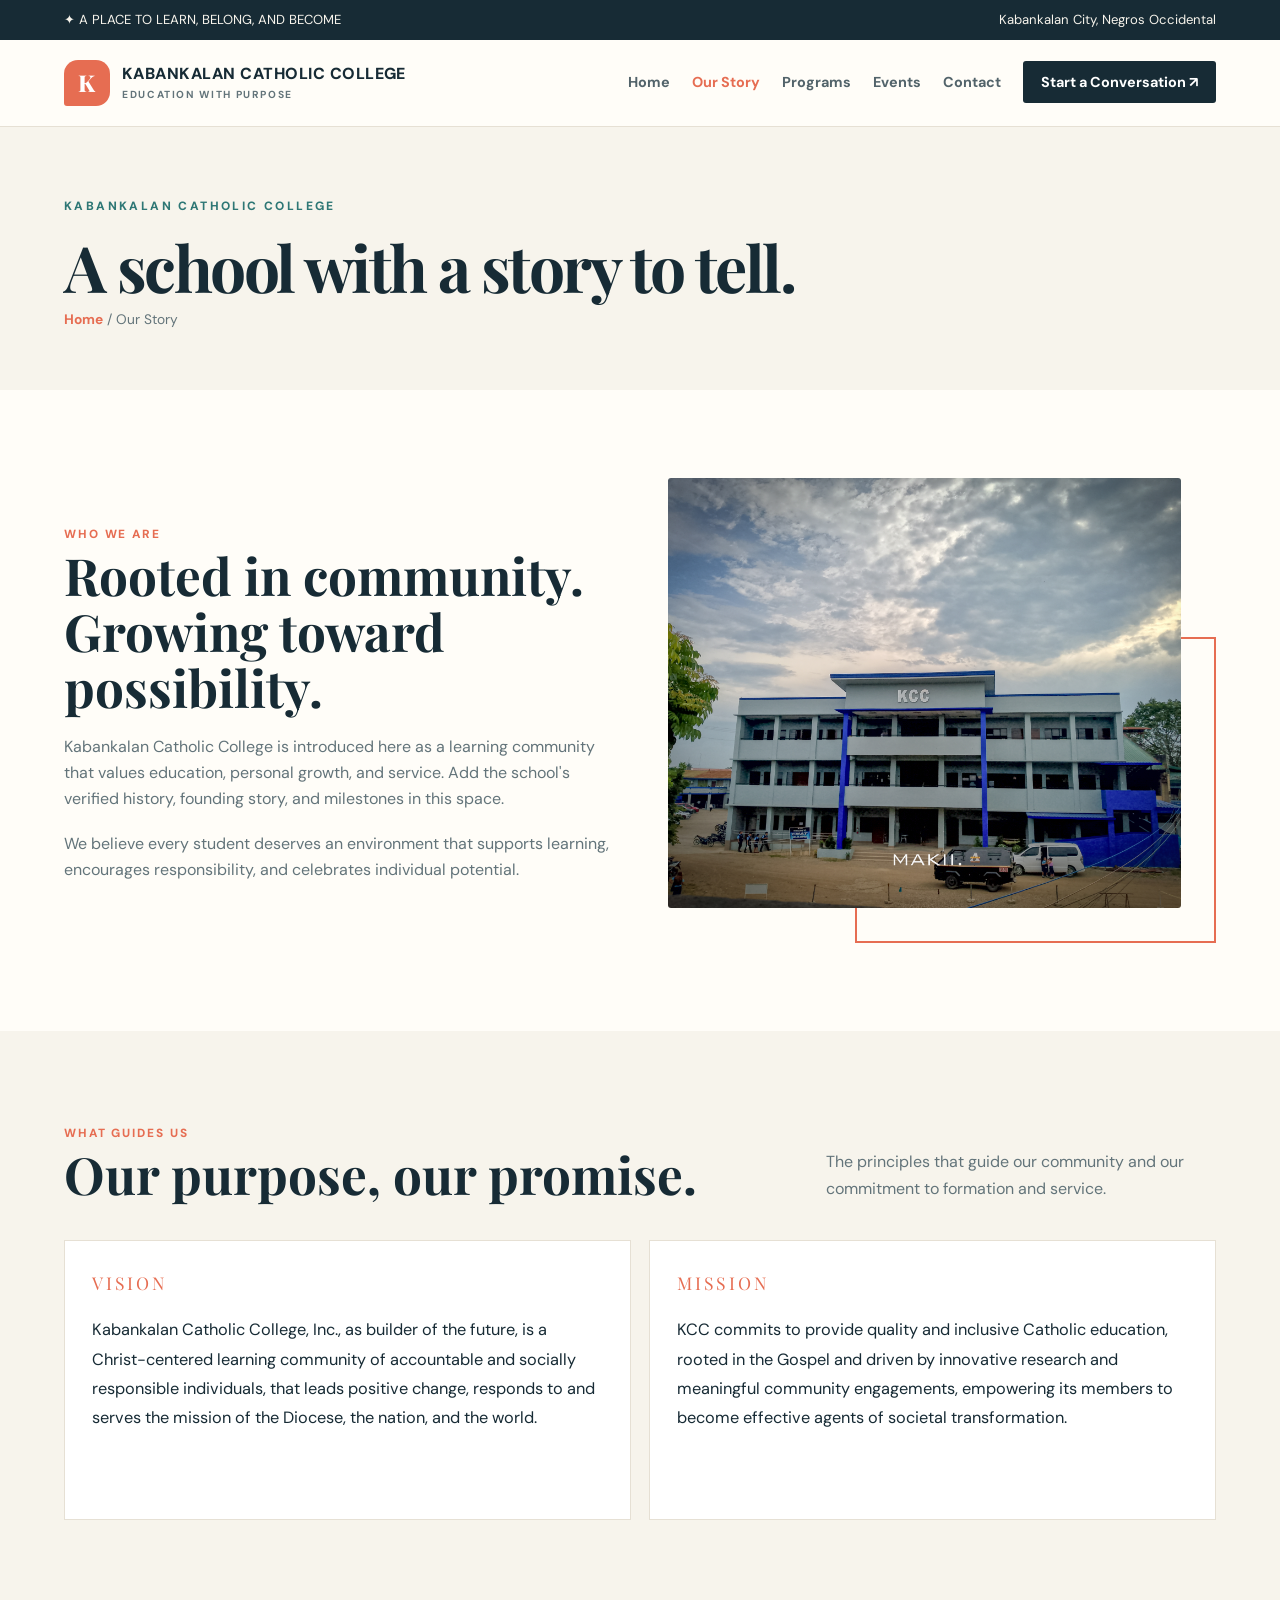
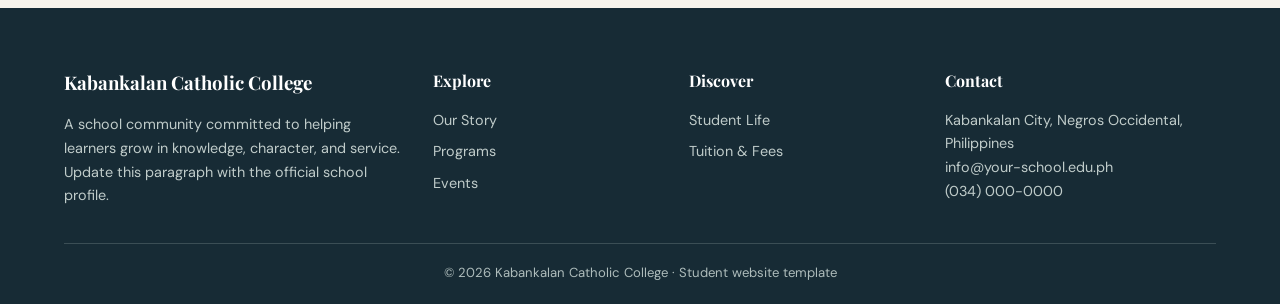
==== commit cc435198: "removing the faculty page" ====
--- a/about.html
+++ b/about.html
@@ -68,11 +68,6 @@
 
           </li>
 
-          <li>
-
-            <a class="" href="trainers.html">Faculty</a>
-
-          </li>
 
           <li>
 
@@ -278,11 +273,6 @@
 
             <ul>
 
-              <li>
-
-                <a href="trainers.html">Faculty</a>
-
-              </li>
 
               <li>
 
--- a/assets/css/style.css
+++ b/assets/css/style.css
@@ -429,6 +429,33 @@
   font-size: 0.94rem;
 }
 
+.program-tiles {
+  align-items: start;
+}
+
+.course-card h4 {
+  margin: 18px 0 8px;
+  font-size: 0.9rem;
+  text-transform: uppercase;
+  letter-spacing: 0.08em;
+}
+
+.course-list {
+  margin: 8px 0 14px;
+  padding-left: 18px;
+  color: var(--muted);
+  font-size: 0.94rem;
+}
+
+.course-list ul {
+  margin-top: 6px;
+  padding-left: 18px;
+}
+
+.college-list li {
+  margin-bottom: 7px;
+}
+
 .text-link {
   color: var(--teal);
   font-weight: 800;
@@ -555,6 +582,18 @@
 
 .event p {
   color: var(--muted);
+}
+
+.event-with-photo {
+  grid-template-columns: 220px 1fr;
+  align-items: center;
+}
+
+.event-photo {
+  width: 220px;
+  height: 150px;
+  border-radius: 4px;
+  object-fit: cover;
 }
 
 /* Profiles and fees */
@@ -802,4 +841,13 @@
   .event {
     grid-template-columns: 75px 1fr;
   }
-}
+
+  .event-with-photo {
+    grid-template-columns: 1fr;
+  }
+
+  .event-photo {
+    width: 100%;
+    height: 220px;
+  }
+}
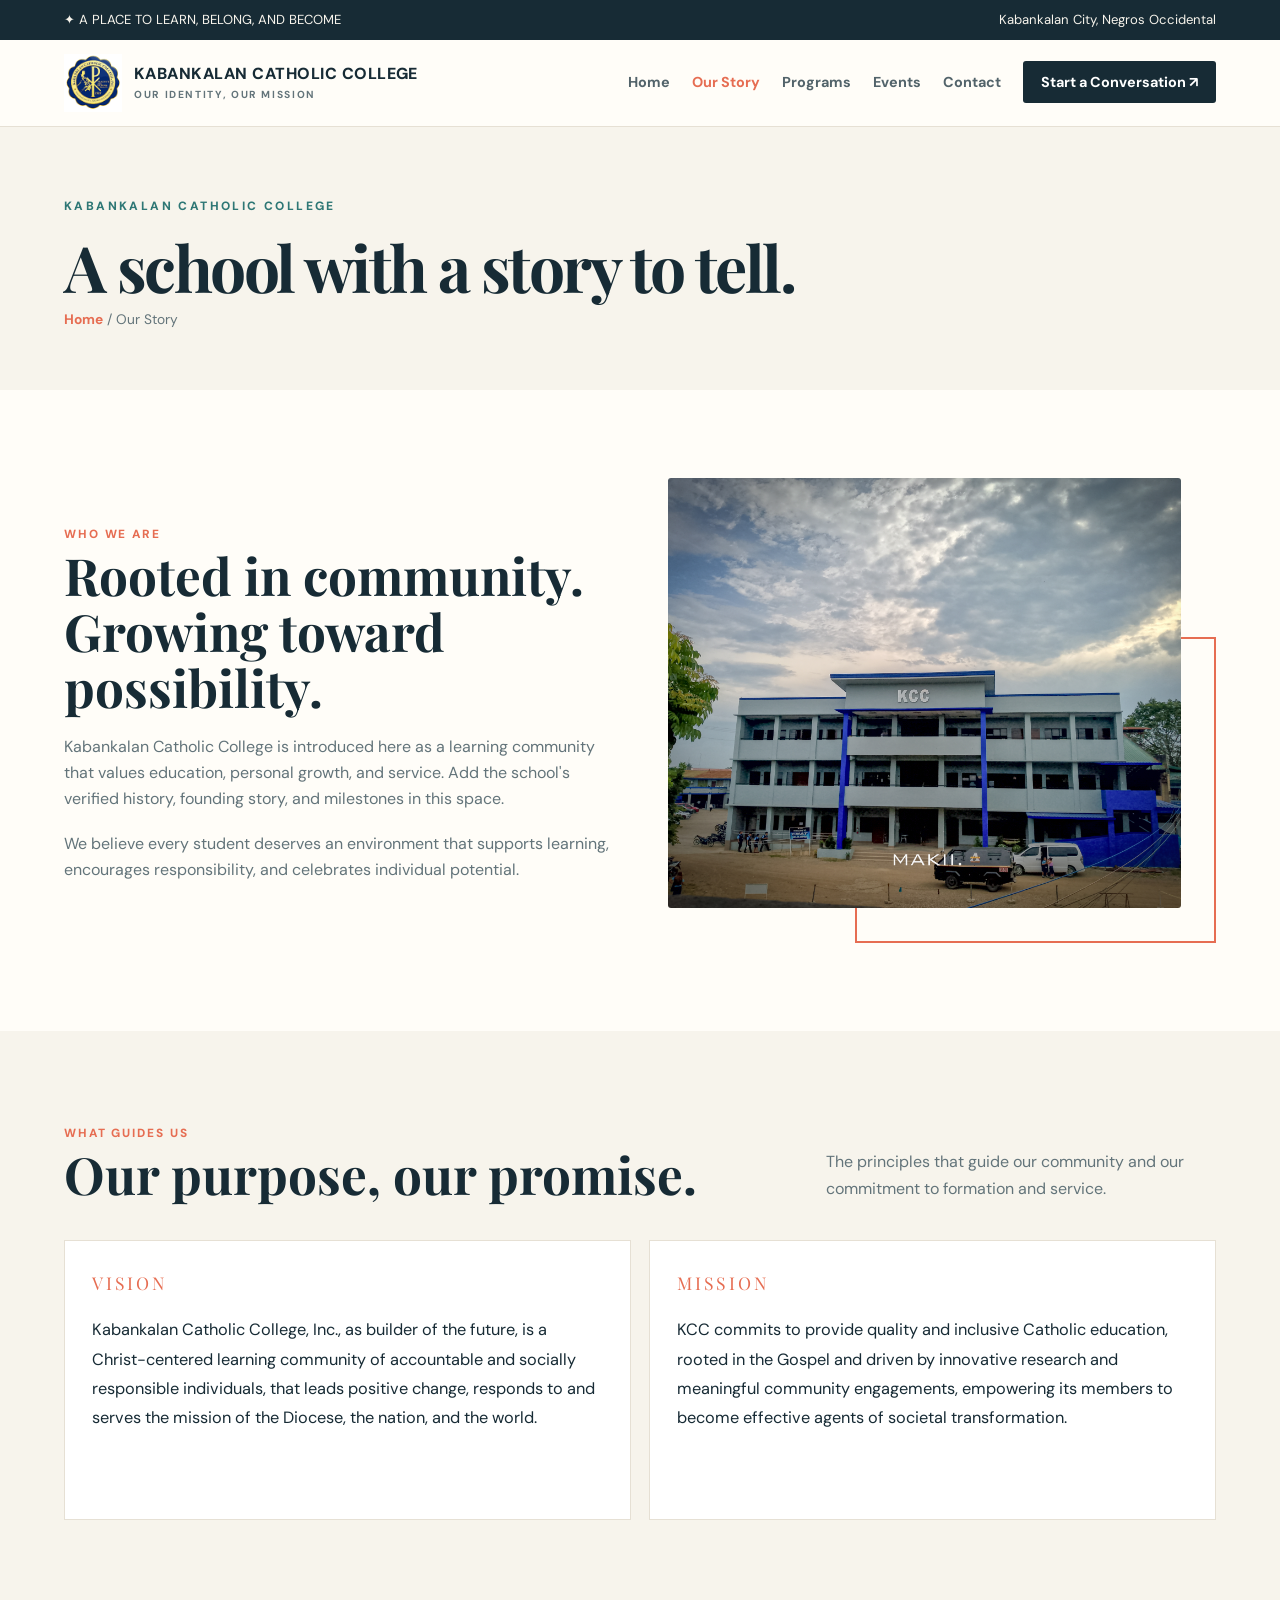
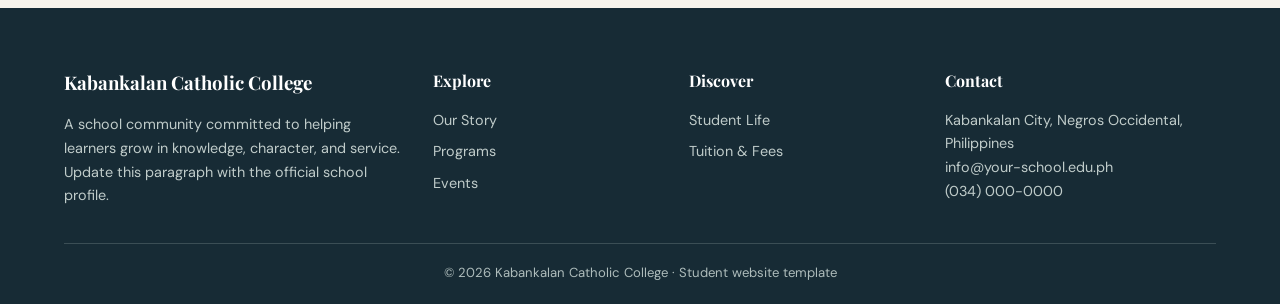
==== commit d677a5d4: "updating the logo" ====
--- a/about.html
+++ b/about.html
@@ -26,15 +26,7 @@
 
       <div class="wrap nav">
 
-        <a class="logo" href="index.html"><span class="logo-symbol">K</span><span>KABANKALAN CATHOLIC COLLEGE
-
-        <small>
-
-          EDUCATION WITH PURPOSE
-
-        </small>
-
-        </span></a>
+        <a class="logo" href="index.html"><img class="logo-image" src="assets/images/KCC.LOGO.png" alt="Kabankalan Catholic College logo"><span>KABANKALAN CATHOLIC COLLEGE<small>OUR IDENTITY, OUR MISSION</small></span></a>
 
         <button class="menu" aria-label="Open menu">
 
--- a/assets/css/style.css
+++ b/assets/css/style.css
@@ -88,8 +88,8 @@
 }
 
 .logo-image {
-  width: 48px;
-  height: 48px;
+  width: 58px;
+  height: 58px;
   object-fit: contain;
 }
 
@@ -666,12 +666,59 @@
 
 .contact-box {
   margin-bottom: 13px;
-  background: var(--cream);
-  padding: 22px;
+  min-height: 98px;
+  display: grid;
+  grid-template-columns: 58px 1fr;
+  align-items: center;
+  column-gap: 16px;
+  background: #202b42;
+  color: #fff;
+  border-radius: 6px;
+  padding: 16px 22px;
+  position: relative;
 }
 
 .contact-box b {
   display: block;
+  grid-column: 2;
+  align-self: end;
+  color: #9ba4b8;
+  font-size: 0.72rem;
+  letter-spacing: 0.18em;
+  text-transform: uppercase;
+}
+
+.contact-box b::first-line {
+  color: #9ba4b8;
+}
+
+.contact-box span {
+  grid-column: 2;
+  align-self: start;
+  margin-top: 4px;
+  color: #fff;
+  font-family: 'Playfair Display', serif;
+  font-size: 1.08rem;
+  line-height: 1.45;
+}
+
+.contact-box::before {
+  content: attr(data-icon);
+  grid-row: 1 / span 2;
+  width: 58px;
+  height: 58px;
+  display: grid;
+  place-items: center;
+  background: #182132;
+  border: 1px solid #37445d;
+  border-radius: 50%;
+  color: #f2bd4a;
+  font-family: 'DM Sans', sans-serif;
+  font-size: 1.25rem;
+}
+
+.contact-details {
+  max-width: 520px;
 }
 
 /* Footer */
@@ -752,6 +799,11 @@
 }
 
 @media (max-width: 680px) {
+  .logo-image {
+    width: 48px;
+    height: 48px;
+  }
+
   .menu {
     display: block;
   }
